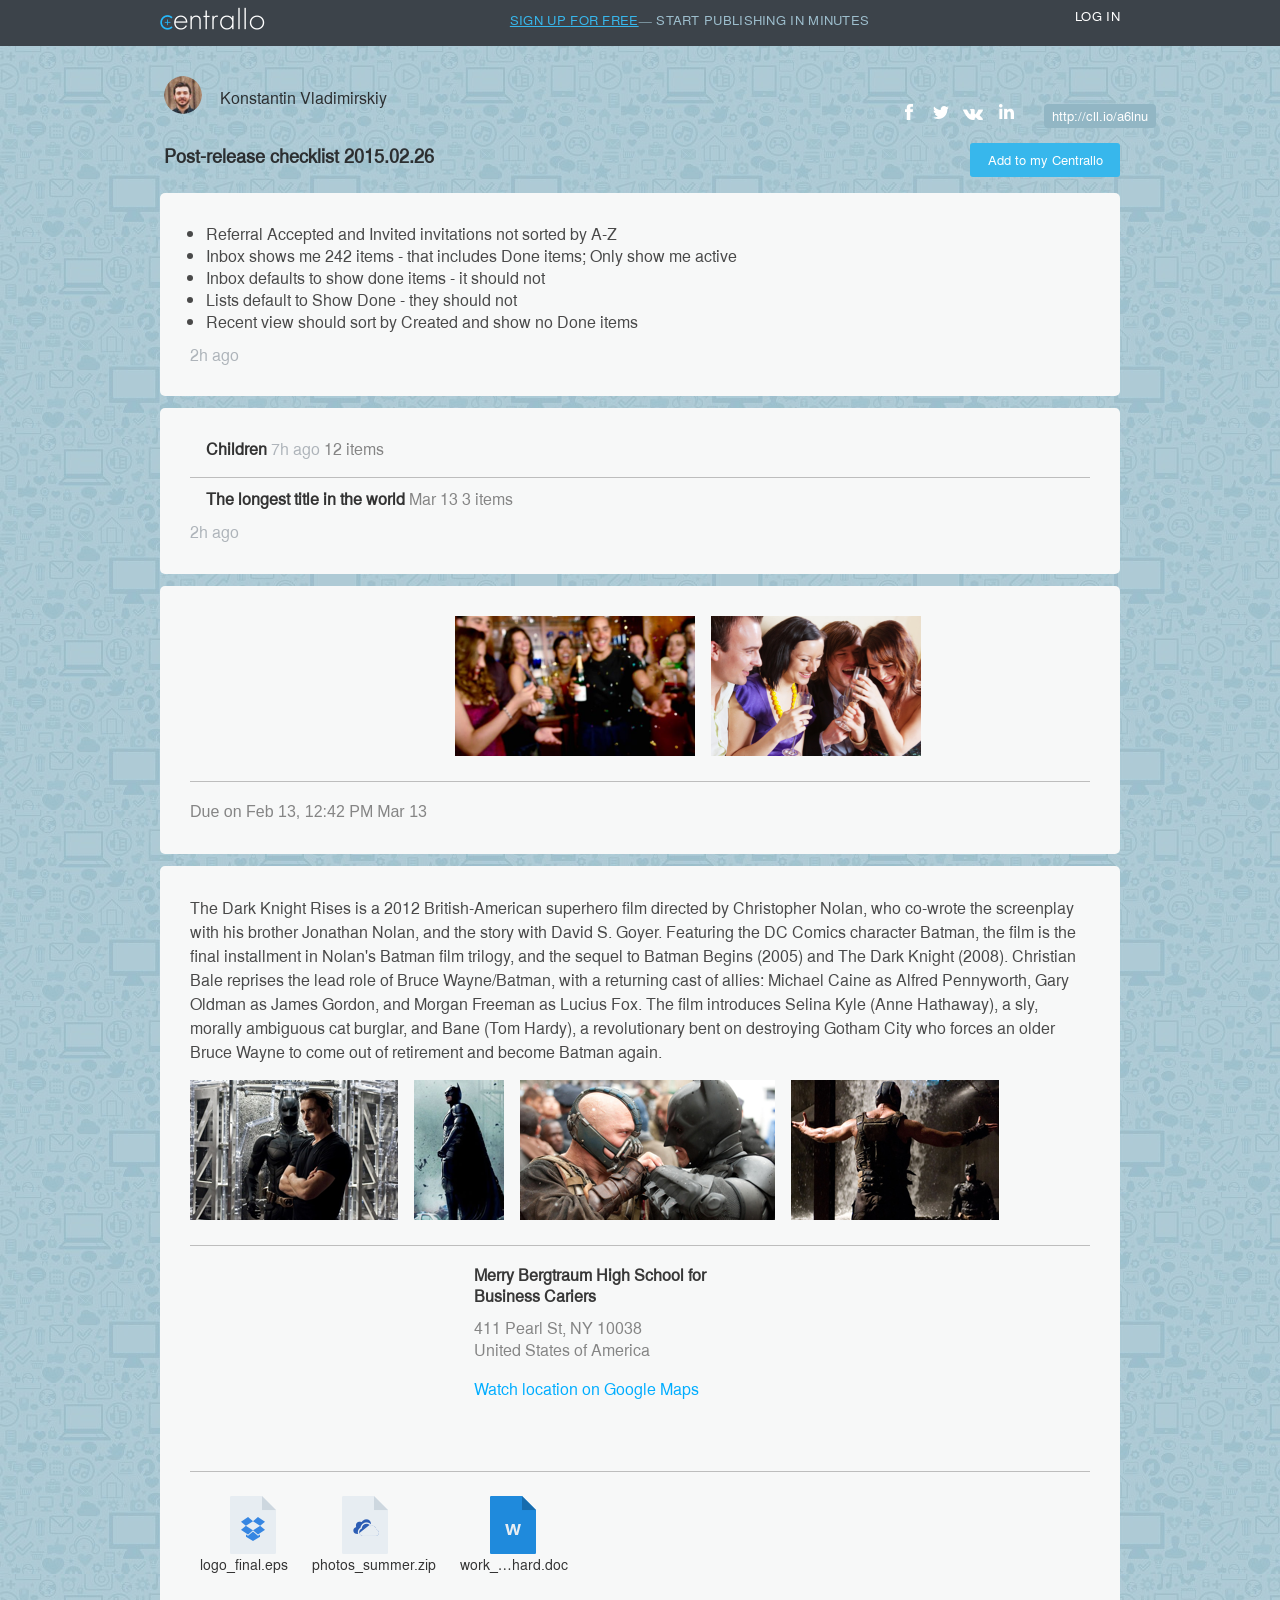
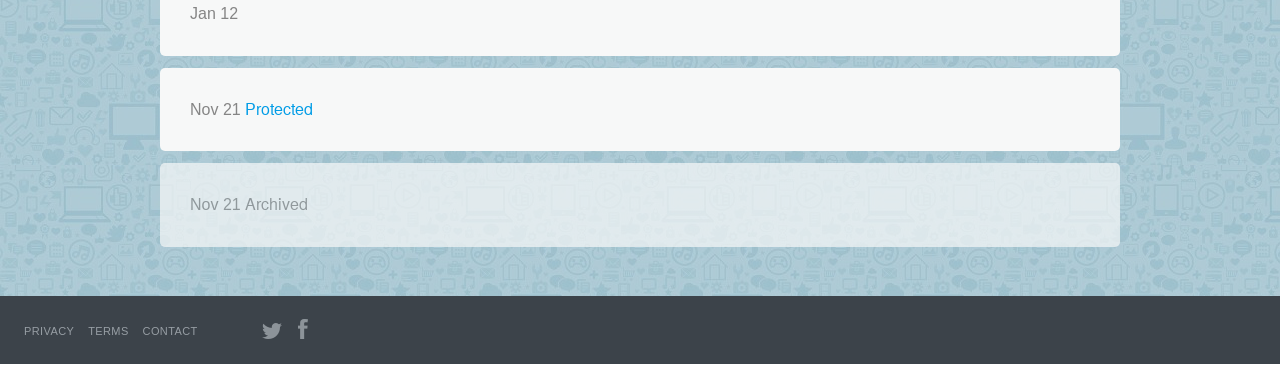
==== index.html @ 83e6108b "Update 2017-01-10T19:15:00.356Z" ====
<!DOCTYPE html>
<html lang="ru">
<head>
    <meta charset="UTF-8">
    <meta content='width=device-width, initial-scale=1.0' name='viewport'>
    <title>News</title>
    <link rel="stylesheet" href="css/style.css">
    <script>// Этот скрипт будет размещён в <head> над всеми внешними объявлениями стилей (link[rel=stylesheet])
function loadFont(fontName, woffUrl, woff2Url) {
  // 0. Многие неподдерживаемые браузеры должны останавливать работу тут.
  var nua = navigator.userAgent;
  var noSupport = !window.addEventListener // IE8 и ниже
        || (nua.match(/(Android (2|3|4.0|4.1|4.2|4.3))|(Opera (Mini|Mobi))/) && !nua.match(/Chrome/)) // Android Stock Browser до 4.4 и Opera Mini

  if (noSupport) {
    return;
  }

  // 1. Настраиваем localStorage
  var loSto = {};
  try {
    // Устанавливаем вспомогательную переменную для помощи с localStorage,
    // например, для случаев когда cookies отключены и браузер не даёт к ним доступа.
    // Иначе могут быть получены исключения, которые полностью остановят загрузку шрифтов.
    loSto = localStorage || {};
  } catch(ex) {}

  var localStoragePrefix = 'x-font-' + fontName;
  var localStorageUrlKey = localStoragePrefix + 'url';
  var localStorageCssKey = localStoragePrefix + 'css';
  var storedFontUrl = loSto[localStorageUrlKey];
  var storedFontCss = loSto[localStorageCssKey];

  // 2. Создаём элемент <style>, который мы используем для вставки шрифта, закодированного в base64.
  var styleElement = document.createElement('style');
  styleElement.rel = 'stylesheet';
  document.head.appendChild(styleElement);
  // Из-за ошибок IE9 установка styleElement.textContent должна быть после этой строки.

  // 3. Проверяем, находится ли шрифт уже в localStorage и последней ли он версии.
  if (storedFontCss && (storedFontUrl === woffUrl || storedFontUrl === woff2Url)) {
    // css до сих пор в localStorage
    // и были загружены из одного из текущих адресов

    // 4. Применяем стили шрифта.
    styleElement.textContent = storedFontCss;
  } else {
    // Данных нет, или они загружены с устаревшего URL,
    // поэтому мы должны загрузить их снова.

    // 5. Проверяем поддержку WOFF2 чтобы узнать, какой URL использовать.
    var url = (woff2Url && supportsWoff2())
    ? woff2Url // WOFF2 URL передан в функцию и поддерживается.
    : woffUrl; // Поддерживается только WOFF.

    // 6. Получаем данные с сервера.
    var request = new XMLHttpRequest();
    request.open('GET', url);
    request.onload = function() {
      if (request.status >= 200 && request.status < 400) {
        // 7. Обновляем localStorage новыми данными и применяем стили шрифта.
        loSto[localStorageUrlKey] = url;
        loSto[localStorageCssKey] = styleElement.textContent = request.responseText;
      }
    };
    request.send();
  }

  function supportsWoff2() {
    // https://github.com/filamentgroup/woff2-feature-test
    if( !( "FontFace" in window ) ) {
      return false;
    }

    var f = new FontFace('t', 'url( "[data-uri]" ) format( "woff2" )', {});
    f.load()['catch'](function() {});

    return f.status == 'loading';
  }
}


// Вызываем функцию подгрузки
loadFont(
    'Open Sans_my',                      // название шрифта
    '/css/font_opensans_woff.css?v=1',   // откуда с сервака тянуть CSS с закодированным в base64 форматом WOFF
    '/css/font_opensans_woff2.css?v=1'   // откуда с сервака тянуть CSS с закодированным в base64 форматом WOFF2
  );
loadFont(
    'Fira Sans',                      // название шрифта
    '/css/font_opensans_woff.css?v=1',   // откуда с сервака тянуть CSS с закодированным в base64 форматом WOFF
    '/css/font_opensans_woff2.css?v=1'   // откуда с сервака тянуть CSS с закодированным в base64 форматом WOFF2
  );
loadFont(
    'PT Sans Caption',                      // название шрифта
    '/css/font_opensans_woff.css?v=1',   // откуда с сервака тянуть CSS с закодированным в base64 форматом WOFF
    '/css/font_opensans_woff2.css?v=1'   // откуда с сервака тянуть CSS с закодированным в base64 форматом WOFF2
  );
loadFont(
    'PT Serif Caption',                      // название шрифта
   '/css/font_opensans_woff.css?v=1',   // откуда с сервака тянуть CSS с закодированным в base64 форматом WOFF
    '/css/font_opensans_woff2.css?v=1'   // откуда с сервака тянуть CSS с закодированным в base64 форматом WOFF2
  );
loadFont(
    'PT Serif Regular',                      // название шрифта
   '/css/font_opensans_woff.css?v=1',   // откуда с сервака тянуть CSS с закодированным в base64 форматом WOFF
    '/css/font_opensans_woff2.css?v=1'   // откуда с сервака тянуть CSS с закодированным в base64 форматом WOFF2
  );
loadFont(
    'Lobster',                      // название шрифта
   '/css/font_opensans_woff.css?v=1',   // откуда с сервака тянуть CSS с закодированным в base64 форматом WOFF
    '/css/font_opensans_woff2.css?v=1'   // откуда с сервака тянуть CSS с закодированным в base64 форматом WOFF2
  );
loadFont(
    'lobster_1.3regular',                      // название шрифта
   '/css/font_opensans_woff.css?v=1',   // откуда с сервака тянуть CSS с закодированным в base64 форматом WOFF
    '/css/font_opensans_woff2.css?v=1'   // откуда с сервака тянуть CSS с закодированным в base64 форматом WOFF2
  );
loadFont(
    'TeX Gyre Heros',                      // название шрифта
   '/css/font_opensans_woff.css?v=1',   // откуда с сервака тянуть CSS с закодированным в base64 форматом WOFF
    '/css/font_opensans_woff2.css?v=1'   // откуда с сервака тянуть CSS с закодированным в base64 форматом WOFF2
  );</script>
    <noscript><link rel="stylesheet" href="css/font_opensans_woff.css"></noscript>
    <noscript><link rel="stylesheet" href="css/font_opensans_woff2.css"></noscript>
</head>
<body>
<div class="download">
  <div class="download__inner">
    <div class="download__logo">
      <picture class="download__icon">
        <!-- <source srcset="./img/icon@3x.png" media="(min-width: 1200px)"> -->
        <source srcset="./img/icon@2x.png" media="(min-width: 768px)">
        <img srcset="./img/icon@2x.png" alt="Logo">
      </picture>
    </div>
    <div class="download__name">
      <div class="download__title">Centrallo</div>
      <div class="download__description">Free on the Google Play</div>
    </div>
    <div class="download__btn">Download</div>
    <div class="download__close">
      <div class="download__close1"></div>
      <div class="download__close2"></div>
    </div>
  </div>
</div>
<div class="avtorization">
  <div class="avtorization__inner">
    <div class="avtorization__logo">
      <picture class="avtorization__icon">
        <source srcset="./img/logo@3x.png" media="(min-width: 1200px)">
        <source srcset="./img/logo@2x.png" media="(min-width: 768px)">
        <img srcset="./img/logo@2x.png" alt="Logo">
      </picture>
    </div>
    <div class="avtorization__sign-up">sign up <span class="avtorization__continuance">for free </span><span class="avtorization__description"> — START PUBLISHING IN MINUTES</span ></div>
    <div class="avtorization__log-in">log in</div>
  </div>
</div>
  <main>
    <section class="news">
      <div class="news__inner">
        <div class="news__author">
          <div class="news__avatar">
            <div class="news__avatar-skin">
              <img src="img/ava@2x.png" alt="avatar" width="38" height="38" class="news__avatar-photo">
            </div>
          </div>
          <div class="news__author-name">Konstantin Vladimirskiy</div>
          <div class="socio">
            <a href="" class="socio__item socio__item--fb"></a>
            <a href="" class="socio__item socio__item--tw"></a>
            <a href="" class="socio__item socio__item--vk"></a>
            <a href="" class="socio__item socio__item--in"></a>
            <a href=""class="socio__item socio__item--link">http://cll.io/a6lnu</a>
          </div>
        </div>
        <div class="news__btn">

          <div class="news__add-btn">Add to my Centrallo</div>
          <div class="news__share-btn">Share</div>
          <div class="news__name">Post-release checklist 2015.02.26</div>
        </div>
        <div class="news__item">
          <div class="news__item-inner">
            <ul>
              <li class="news__item-line">Referral Accepted and Invited invitations not sorted by A-Z</li>
              <li class="news__item-line">Inbox shows me 242 items - that includes Done items; Only show me active</li>
              <li class="news__item-line">Inbox defaults to show done items - it should not</li>
              <li class="news__item-line">Lists default to Show Done - they should not</li>
              <li class="news__item-line">Recent view should sort by Created and show no Done items</li>
            </ul>
            <div class="news__time-ago">2h ago</div>
            <div class="news__share-icon"></div>
            <div class="news__icon"></div>
          </div>
        </div>

      <div class="news__item">
        <div class="news__item-inner">
          <ul class="news__item-title news__item-title1">
            <li class="">Children</li>
            <div class="news__time-ago">7h ago</div>
            <div class="news__number-line">12 items</div>
          </ul>

          <ul class="news__item-title news__item-title2">
            <li class="">The longest title in the world</li>
            <div class="news__date">Mar 13</div>
            <div class="news__number-line">3 items</div>
          </ul>

          <div class="news__time-ago">2h ago</div>
          <div class="news__share-icon"></div>
          <div class="news__icon"></div>
        </div>
      </div>
      <div class="news__item">
        <div class="news__item-inner">
          <div class="news__item-video news__item-video1">
            <iframe src="https://www.youtube.com/embed/ncQl7EzKf08" frameborder="0" allowfullscreen></iframe>
          </div>
          <div class="news__item-video news__item-video2">
            <img src="img/photo-1@3x.png" alt="">
          </div>
          <div class="news__item-video news__item-video3">
            <img src="img/photo-2@3x.png" alt="">
          </div>
          <div class="news__item-separator"></div>
          <div class="news__date">
            Due on Feb 13, 12:42 PM
          </div>
          <div class="news__date">Mar 13</div>
          <div class="news__icon"></div>
        </div>
      </div>
      <div class="news__item">
        <div class="news__item-inner">
          <div class="news__item-text">
            The Dark Knight Rises is a 2012 British-American superhero film directed by Christopher Nolan, who co-wrote the screenplay with his brother Jonathan Nolan, and the story with David S. Goyer. Featuring the DC Comics character Batman, the film is the final installment in Nolan's Batman film trilogy, and the sequel to Batman Begins (2005) and The Dark Knight (2008). Christian Bale reprises the lead role of Bruce Wayne/Batman, with a returning cast of allies: Michael Caine as Alfred Pennyworth, Gary Oldman as James Gordon, and Morgan Freeman as Lucius Fox. The film introduces Selina Kyle (Anne Hathaway), a sly, morally ambiguous cat burglar, and Bane (Tom Hardy), a revolutionary bent on destroying Gotham City who forces an older Bruce Wayne to come out of retirement and become Batman again.
          </div>
          <div class="news__item-video news__item-video4">
            <img src="img/photo-3@2x.png" alt="">
          </div>
          <div class="news__item-video news__item-video5">
            <img src="img/photo-4@2x.png" alt="">
          </div>

          <div class="news__item-video news__item-video6">
            <img src="img/photo-5@2x.png" alt="">
          </div>
          <div class="news__item-video news__item-video7">
            <img src="img/photo-6@2x.png" alt="">
          </div>
          <div class="news__item-separator"></div>
          <div class="news__map">
            <iframe src="https://www.google.com/maps/embed?pb=!1m18!1m12!1m3!1d2482.5800379827347!2d-0.15917968459342965!3d51.52092027963742!2m3!1f0!2f0!3f0!3m2!1i1024!2i768!4f13.1!3m3!1m2!1s0x48761ace9a2e67d7%3A0xd458de8d0fdc498e!2zQmFrZXIgU3QsIE1hcnlsZWJvbmUsIExvbmRvbiwg0JLQtdC70LjQutC-0LHRgNC40YLQsNC90LjRjw!5e0!3m2!1sru!2sru!4v1484053005653" width="264" height="176" frameborder="0" style="border:0" scroll="false" allowfullscreen></iframe>
            <div class="news__map-description">
              <div class="news__map-name">Merry Bergtraum High School for Business Cariers</div>
              <div class="news__map-address">411 Pearl St, NY 10038<br/>
              United States of America</div>
              <div class="news__map-link">Watch location on Google Maps</div>
            </div>
            <div class="news__item-separator"></div>
          </div>
          <div class="news__files">
            <a class="news__files-link" href="#">
              <img src="img/db@2x.png" alt="logo">
              <span class="news__files-name">logo_final.eps</span>
            </a>
            <a class="news__files-link" href="#">
              <img src="img/skydrive@2x.png" alt="photos">
              <span class="news__files-name">photos_summer.zip</span>
            </a>
            <a class="news__files-link" href="#">
              <img src="img/attach-doc@2x.png" alt="work">
              <span class="news__files-name">work_…hard.doc</span>
            </a>
          </div>
          <div class="news__date">Jan 12</div>
          <div class="news__icon"></div>
        </div>
      </div>
      <div class="news__item news__item--protected">
        <div class="news__item-inner">
          <div class="news__date">Nov 21</div>
          <div class="news__protected">Protected</div>
        </div>
      </div>
      <div class="news__item news__item--archived">
        <div class="news__item-inner">
          <div class="news__date">Nov 21</div>
          <div class="news__archived">Archived</div>
        </div>
      </div>
      </div>
    </section>

  </main>
  <div class="footer">
      <div class="page-footer">
        <div class="page-footer__inner">
          <nav class="page-footer__nav">
            <ul>
                <li><a href="#">Privacy</a></li>
                <li><a href="#">Terms</a></li>
                <li><a href="#">Contact</a></li>
            </ul>
          </nav>
          <div class="socio--footer">
            <a href="" class="socio__item-footer socio__item-footer--tw"></a>
            <a href="" class="socio__item-footer socio__item-footer--fb"></a>
          </div>
        </div>
      </div>
  </div>
<script src="js/script.min.js"></script>
</body>
</html>
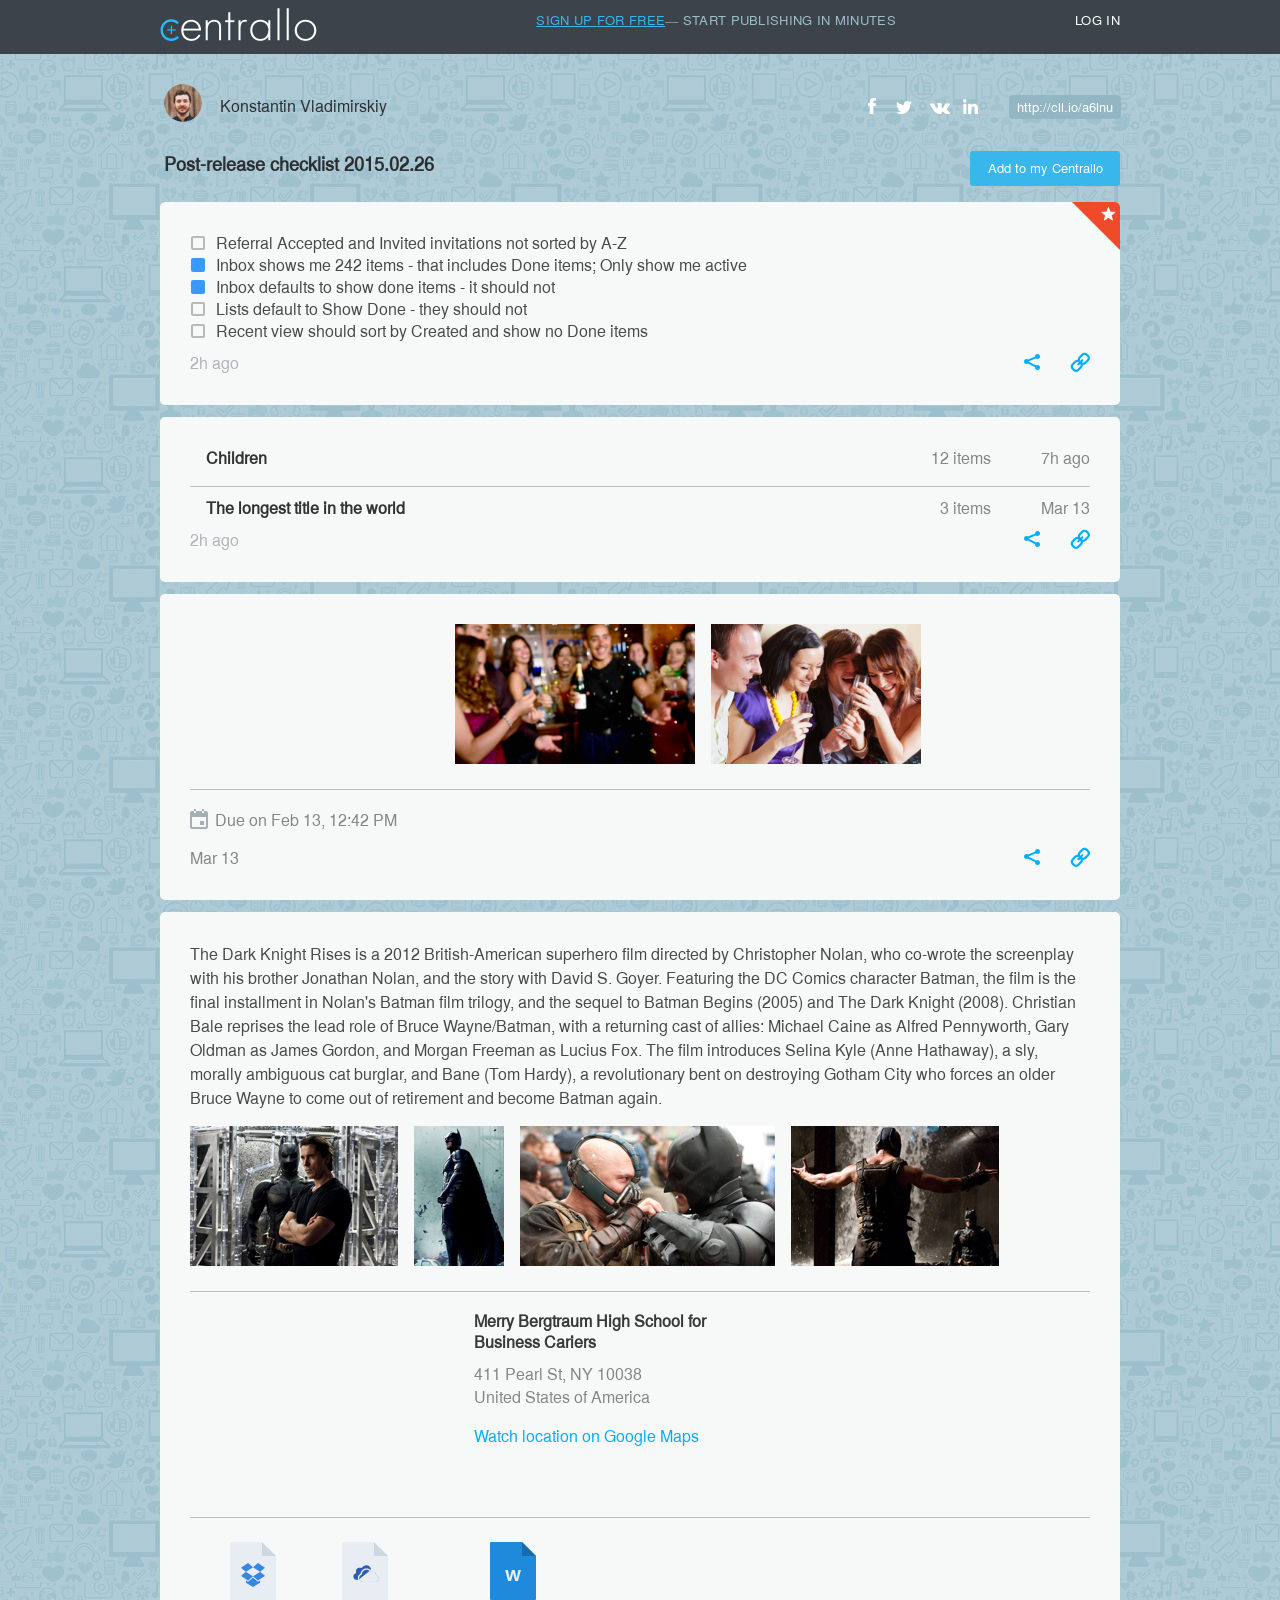
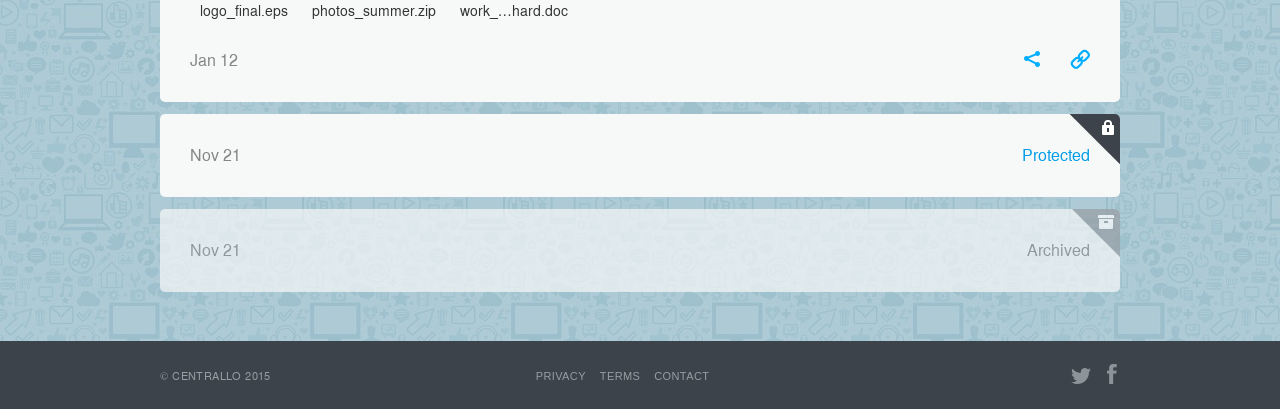
==== commit e06ded4e: "Update 2017-01-11T07:24:27.579Z" ====
--- a/index.html
+++ b/index.html
@@ -171,31 +171,71 @@
           </div>
           <div class="news__author-name">Konstantin Vladimirskiy</div>
           <div class="socio">
-            <a href="" class="socio__item socio__item--fb"></a>
-            <a href="" class="socio__item socio__item--tw"></a>
-            <a href="" class="socio__item socio__item--vk"></a>
-            <a href="" class="socio__item socio__item--in"></a>
-            <a href=""class="socio__item socio__item--link">http://cll.io/a6lnu</a>
+            <a href="#" class="socio__item socio__item--fb"></a>
+            <a href="#" class="socio__item socio__item--tw"></a>
+            <a href="#" class="socio__item socio__item--vk"></a>
+            <a href="#" class="socio__item socio__item--in"></a>
+            <a href="http://cll.io/a6lnu"class="socio__item socio__item--link">http://cll.io/a6lnu</a>
           </div>
         </div>
         <div class="news__btn">
 
           <div class="news__add-btn">Add to my Centrallo</div>
-          <div class="news__share-btn">Share</div>
+
+            <div class="news__share-btn b-container">
+              <a href="javascript:PopUpShow()">Share</a>
+
+            </div>
+
+
+          <div class="news__popup" id="popup1">
+            <div class="news__popup-content">
+              <div class="news__popup-title">
+                Share
+                <a href="javascript:PopUpHide()">
+                  <div class="news__popup-close">
+                    <div class="news__popup-close1"></div>
+                    <div class="news__popup-close2"></div>
+                  </div>
+                </a>
+              </div>
+
+              <div class="news__popup-socio">
+                <a href="http://cll.io/a6lnu" class="news__popup-link">
+                http://cll.io/a6lnu
+                </a>
+                <div class="news__popup-soc">
+                  <a href="#" class="news__popup-item news__popup-item--fb"></a>
+                  <a href="#" class="news__popup-item news__popup-item--tw"></a>
+                  <a href="#" class="news__popup-item news__popup-item--vk"></a>
+                  <a href="#" class="news__popup-item news__popup-item--in"></a>
+                </div>
+              </div>
+
+            </div>
+          </div>
+
+
           <div class="news__name">Post-release checklist 2015.02.26</div>
         </div>
         <div class="news__item">
-          <div class="news__item-inner">
+          <div class="news__item-inner news__item-inner--liked">
+          <span class="news__item-corner"></span>
+          <span class="news__item-star"></span>
             <ul>
               <li class="news__item-line">Referral Accepted and Invited invitations not sorted by A-Z</li>
-              <li class="news__item-line">Inbox shows me 242 items - that includes Done items; Only show me active</li>
-              <li class="news__item-line">Inbox defaults to show done items - it should not</li>
+              <li class="news__item-line news__item-line--check">Inbox shows me 242 items - that includes Done items; Only show me active</li>
+              <li class="news__item-line news__item-line--check">Inbox defaults to show done items - it should not</li>
               <li class="news__item-line">Lists default to Show Done - they should not</li>
               <li class="news__item-line">Recent view should sort by Created and show no Done items</li>
             </ul>
-            <div class="news__time-ago">2h ago</div>
-            <div class="news__share-icon"></div>
-            <div class="news__icon"></div>
+            <div class="news__time-information">
+              <div class="news__time-ago">2h ago</div>
+              <div class="news__icon">
+                <a href="#" class="news__share-icon"></a>
+                <a href="http://cll.io/a6lnu" title="http://cll.io/a6lnu" class="news__url-icon"></a>
+              </div>
+            </div>
           </div>
         </div>
 
@@ -203,19 +243,26 @@
         <div class="news__item-inner">
           <ul class="news__item-title news__item-title1">
             <li class="">Children</li>
-            <div class="news__time-ago">7h ago</div>
-            <div class="news__number-line">12 items</div>
+            <div class="news__information">
+              <div class="news__date">7h ago</div>
+              <div class="news__number-line">12 items</div>
+            </div>
           </ul>
 
           <ul class="news__item-title news__item-title2">
             <li class="">The longest title in the world</li>
-            <div class="news__date">Mar 13</div>
-            <div class="news__number-line">3 items</div>
+            <div class="news__information">
+              <div class="news__date">Mar 13</div>
+              <div class="news__number-line">3 items</div>
+            </div>
           </ul>
-
-          <div class="news__time-ago">2h ago</div>
-          <div class="news__share-icon"></div>
-          <div class="news__icon"></div>
+          <div class="news__time-information">
+            <div class="news__time-ago">2h ago</div>
+            <div class="news__icon">
+              <a href="#" class="news__share-icon"></a>
+              <a href="http://cll.io/a6lnu" title="http://cll.io/a6lnu" class="news__url-icon"></a>
+            </div>
+          </div>
         </div>
       </div>
       <div class="news__item">
@@ -230,11 +277,16 @@
             <img src="img/photo-2@3x.png" alt="">
           </div>
           <div class="news__item-separator"></div>
-          <div class="news__date">
+          <div class="news__month">
             Due on Feb 13, 12:42 PM
           </div>
-          <div class="news__date">Mar 13</div>
-          <div class="news__icon"></div>
+          <div class="news__time-information">
+            <div class="news__date">Mar 13</div>
+            <div class="news__icon">
+              <a href="#" class="news__share-icon"></a>
+              <a href="http://cll.io/a6lnu" title="http://cll.io/a6lnu" class="news__url-icon"></a>
+            </div>
+          </div>
         </div>
       </div>
       <div class="news__item">
@@ -280,20 +332,33 @@
               <span class="news__files-name">work_…hard.doc</span>
             </a>
           </div>
-          <div class="news__date">Jan 12</div>
-          <div class="news__icon"></div>
+          <div class="news__time-information">
+            <div class="news__date">Jan 12</div>
+            <div class="news__icon">
+              <a href="#" class="news__share-icon"></a>
+              <a href="http://cll.io/a6lnu" title="http://cll.io/a6lnu" class="news__url-icon"></a>
+            </div>
+          </div>
         </div>
       </div>
       <div class="news__item news__item--protected">
-        <div class="news__item-inner">
-          <div class="news__date">Nov 21</div>
-          <div class="news__protected">Protected</div>
+        <div class="news__item-inner news__item-inner--protected">
+          <span class="news__item-corner"></span>
+          <span class="news__item-lock"></span>
+          <div class="news__description">
+            <div class="news__date">Nov 21</div>
+            <div class="news__protected">Protected</div>
+          </div>
         </div>
       </div>
       <div class="news__item news__item--archived">
-        <div class="news__item-inner">
-          <div class="news__date">Nov 21</div>
-          <div class="news__archived">Archived</div>
+        <div class="news__item-inner news__item-inner--archived">
+          <span class="news__item-corner"></span>
+          <span class="news__item-box"></span>
+          <div class="news__description">
+            <div class="news__date">Nov 21</div>
+            <div class="news__archived">Archived</div>
+          </div>
         </div>
       </div>
       </div>
@@ -303,6 +368,9 @@
   <div class="footer">
       <div class="page-footer">
         <div class="page-footer__inner">
+          <div class="page-footer__logo">
+            <a href="#" class="main-logo">© Centrallo 2015</a>
+          </div>
           <nav class="page-footer__nav">
             <ul>
                 <li><a href="#">Privacy</a></li>
